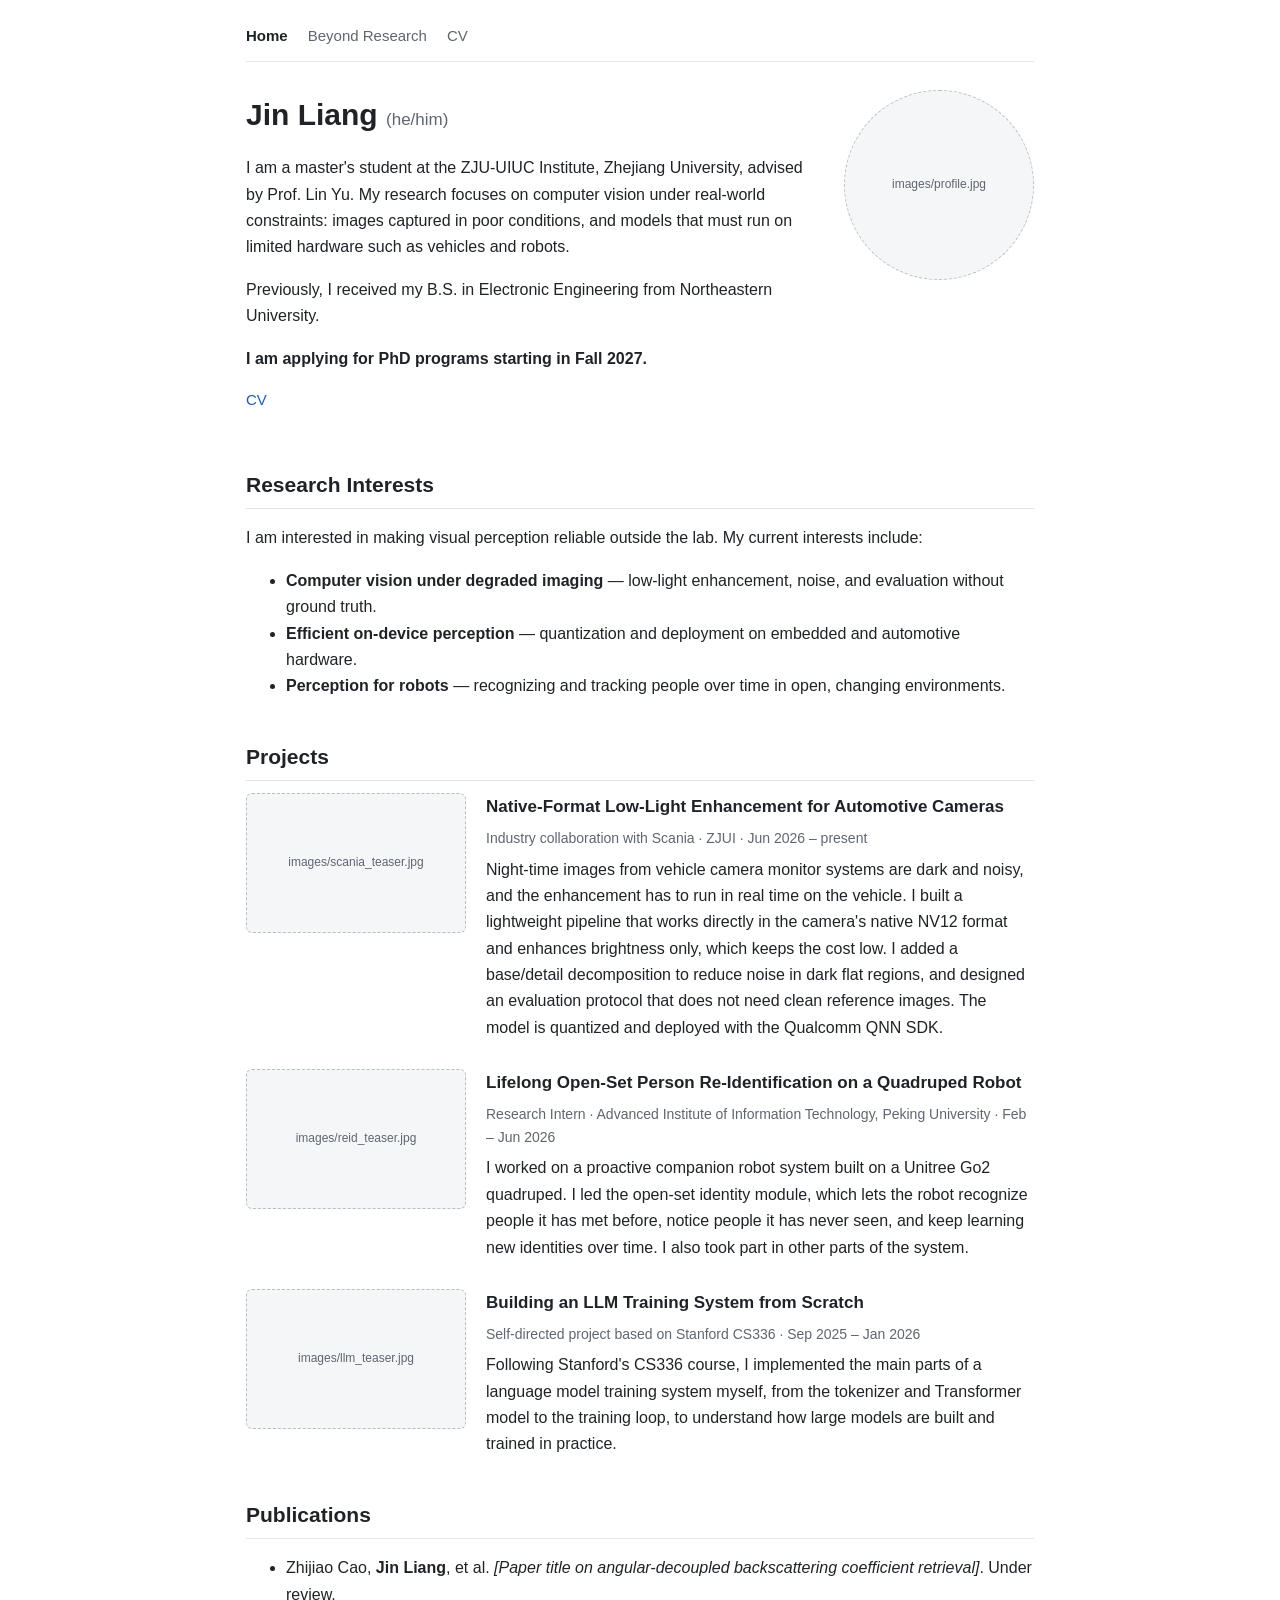
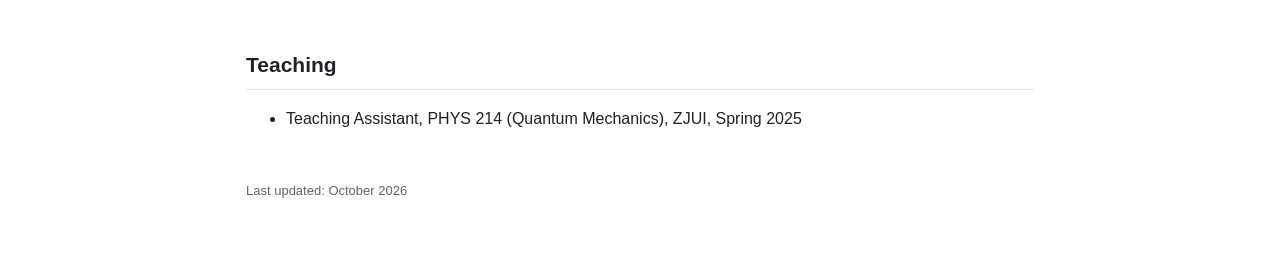
==== index.html @ d7884740 "Add files via upload" ====
<!DOCTYPE html>
<html lang="en">
<head>
<meta charset="utf-8">
<meta name="viewport" content="width=device-width, initial-scale=1">
<meta name="robots" content="noindex, nofollow">
<title>Jin Liang</title>
<meta name="description" content="Jin Liang — master's student in computer vision at the ZJU-UIUC Institute, Zhejiang University.">
<link rel="stylesheet" href="style.css">
</head>
<body>
<main class="page">

  <nav class="nav">
    <a href="index.html" class="active">Home</a>
    <a href="life.html">Beyond Research</a>
    <a href="files/Jin_Liang_CV.pdf">CV</a>
  </nav>

  <!-- ===== About ===== -->
  <section class="intro">
    <div class="intro-text">
      <h1>Jin Liang <span class="pronouns">(he/him)</span></h1>
      <p>
        I am a master's student at the ZJU-UIUC Institute, Zhejiang University,
        advised by Prof. Lin Yu. My research focuses on computer vision under real-world
        constraints: images captured in poor conditions, and models that must run on
        limited hardware such as vehicles and robots.
      </p>
      <p>
        Previously, I received my B.S. in Electronic Engineering from Northeastern University.
      </p>
      <p class="highlight">I am applying for PhD programs starting in Fall 2027.</p>
      <p class="links">
        <a href="files/Jin_Liang_CV.pdf">CV</a>
      </p>
    </div>
    <img class="avatar" src="images/profile.jpg" alt="Photo of Jin Liang">
  </section>

  <!-- ===== Research Interests ===== -->
  <section>
    <h2>Research Interests</h2>
    <p>
      I am interested in making visual perception reliable outside the lab. My current
      interests include:
    </p>
    <ul>
      <li><strong>Computer vision under degraded imaging</strong> — low-light enhancement, noise, and evaluation without ground truth.</li>
      <li><strong>Efficient on-device perception</strong> — quantization and deployment on embedded and automotive hardware.</li>
      <li><strong>Perception for robots</strong> — recognizing and tracking people over time in open, changing environments.</li>
    </ul>
  </section>

  <!-- ===== Projects ===== -->
  <section>
    <h2>Projects</h2>

    <div class="project">
      <img class="thumb" src="images/scania_teaser.jpg" alt="Low-light enhancement before and after">
      <div class="project-text">
        <h3>Native-Format Low-Light Enhancement for Automotive Cameras</h3>
        <p class="meta">Industry collaboration with Scania &middot; ZJUI &middot; Jun 2026 – present</p>
        <p>
          Night-time images from vehicle camera monitor systems are dark and noisy, and the
          enhancement has to run in real time on the vehicle. I built a lightweight
          pipeline that works directly in the camera's native NV12 format and enhances
          brightness only, which keeps the cost low. I added a base/detail decomposition to
          reduce noise in dark flat regions, and designed an evaluation protocol that does
          not need clean reference images. The model is quantized and deployed with the
          Qualcomm QNN SDK.
        </p>
      </div>
    </div>

    <div class="project">
      <img class="thumb" src="images/reid_teaser.jpg" alt="Robot recognizing people">
      <div class="project-text">
        <h3>Lifelong Open-Set Person Re-Identification on a Quadruped Robot</h3>
        <p class="meta">Research Intern &middot; Advanced Institute of Information Technology, Peking University &middot; Feb – Jun 2026</p>
        <p>
          I worked on a proactive companion robot system built on a Unitree Go2 quadruped.
          I led the open-set identity module, which lets the robot recognize people it has
          met before, notice people it has never seen, and keep learning new identities
          over time. I also took part in other parts of the system.
        </p>
      </div>
    </div>

    <div class="project">
      <img class="thumb" src="images/llm_teaser.jpg" alt="LLM training curves">
      <div class="project-text">
        <h3>Building an LLM Training System from Scratch</h3>
        <p class="meta">Self-directed project based on Stanford CS336 &middot; Sep 2025 – Jan 2026</p>
        <p>
          Following Stanford's CS336 course, I implemented the main parts of a language
          model training system myself, from the tokenizer and Transformer model to the
          training loop, to understand how large models are built and trained in practice.
        </p>
      </div>
    </div>
  </section>

  <!-- ===== Publications ===== -->
  <section>
    <h2>Publications</h2>
    <ul class="pubs">
      <li>
        Zhijiao Cao, <strong>Jin Liang</strong>, et al.
        <em>[Paper title on angular-decoupled backscattering coefficient retrieval]</em>.
        Under review.
      </li>
    </ul>
  </section>

  <!-- ===== Teaching ===== -->
  <section>
    <h2>Teaching</h2>
    <ul>
      <li>Teaching Assistant, PHYS 214 (Quantum Mechanics), ZJUI, Spring 2025</li>
    </ul>
  </section>

  <footer>
    <p>Last updated: October 2026</p>
  </footer>

</main>
<script src="placeholder.js"></script>
</body>
</html>
---- style.css ----
:root {
  --text: #1f2328;
  --muted: #5f6670;
  --accent: #1a5fb4;
  --line: #e3e5e8;
  --bg: #ffffff;
  --soft: #f5f6f8;
}

* { box-sizing: border-box; }

body {
  margin: 0;
  background: var(--bg);
  color: var(--text);
  font-family: -apple-system, BlinkMacSystemFont, "Segoe UI", Helvetica, Arial, sans-serif;
  font-size: 16px;
  line-height: 1.65;
}

.page {
  max-width: 820px;
  margin: 0 auto;
  padding: 24px 16px 48px;
}

a { color: var(--accent); text-decoration: none; }
a:hover { text-decoration: underline; }

.nav {
  display: flex;
  gap: 20px;
  padding-bottom: 12px;
  margin-bottom: 28px;
  border-bottom: 1px solid var(--line);
  font-size: 15px;
}
.nav a { color: var(--muted); }
.nav a.active { color: var(--text); font-weight: 600; }

h1 { font-size: 30px; margin: 0 0 12px; }
h2 {
  font-size: 21px;
  margin: 40px 0 12px;
  padding-bottom: 6px;
  border-bottom: 1px solid var(--line);
}
h3 { font-size: 17px; margin: 0 0 4px; }

.pronouns { font-size: 17px; font-weight: 400; color: var(--muted); }

.intro {
  display: flex;
  gap: 32px;
  align-items: flex-start;
}
.intro-text { flex: 1; }
.avatar {
  width: 190px;
  height: 190px;
  object-fit: cover;
  border-radius: 50%;
  flex-shrink: 0;
}
.highlight { font-weight: 600; }
.links { font-size: 15px; }

.project {
  display: flex;
  gap: 20px;
  margin-bottom: 28px;
}
.thumb {
  width: 220px;
  height: 140px;
  object-fit: cover;
  border-radius: 6px;
  flex-shrink: 0;
  background: var(--soft);
}
.project-text p { margin: 6px 0 0; }
.meta { color: var(--muted); font-size: 14px; }

.pubs li { margin-bottom: 8px; }

.gallery {
  display: grid;
  grid-template-columns: repeat(3, 1fr);
  gap: 12px;
}
.gallery figure { margin: 0; }
.gallery img {
  width: 100%;
  aspect-ratio: 4 / 3;
  object-fit: cover;
  border-radius: 6px;
  display: block;
  background: var(--soft);
}
.gallery figcaption { font-size: 13px; color: var(--muted); margin-top: 4px; }

.placeholder {
  display: flex;
  align-items: center;
  justify-content: center;
  text-align: center;
  background: var(--soft);
  border: 1px dashed #b8bec6;
  color: var(--muted);
  font-size: 12px;
  padding: 8px;
  word-break: break-all;
}

footer {
  margin-top: 48px;
  color: var(--muted);
  font-size: 13px;
}

@media (max-width: 640px) {
  .intro { flex-direction: column-reverse; align-items: center; }
  .avatar { width: 150px; height: 150px; }
  .project { flex-direction: column; }
  .thumb { width: 100%; height: auto; aspect-ratio: 16 / 9; }
  .gallery { grid-template-columns: repeat(2, 1fr); }
}
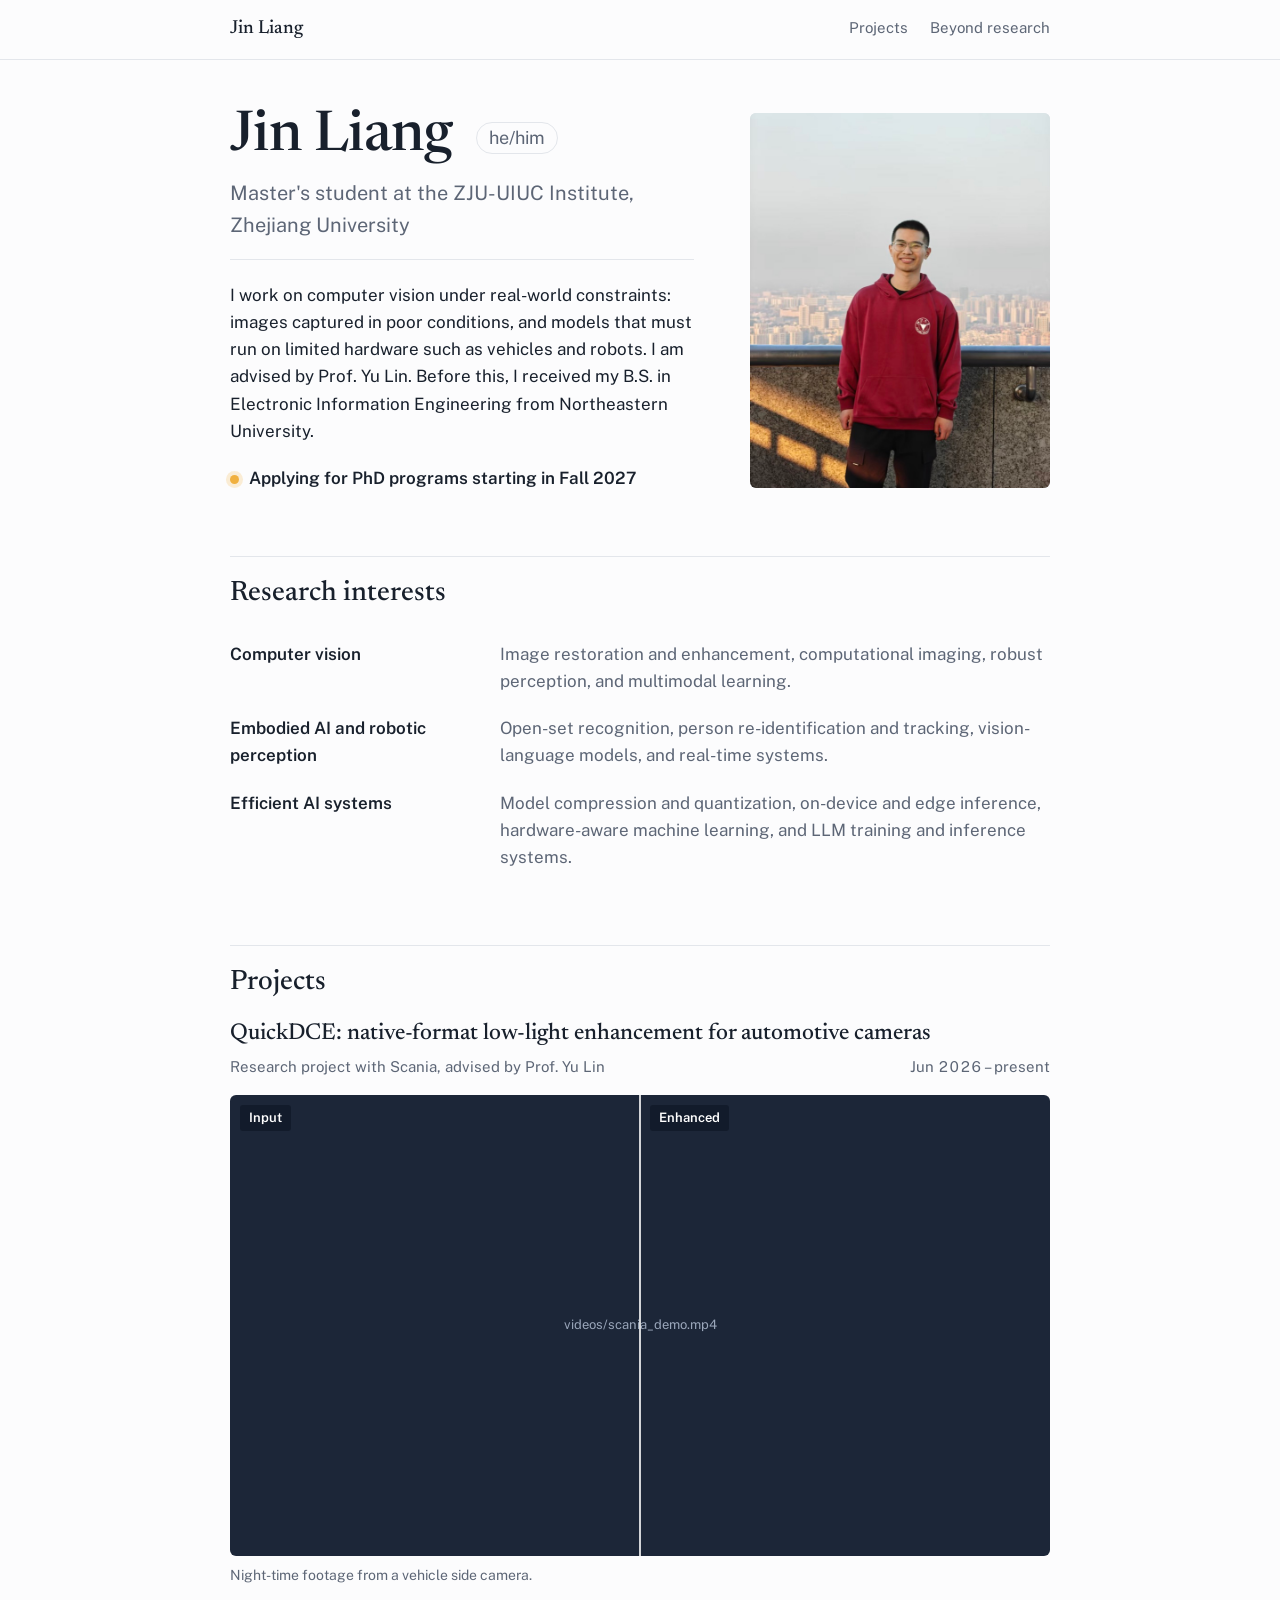
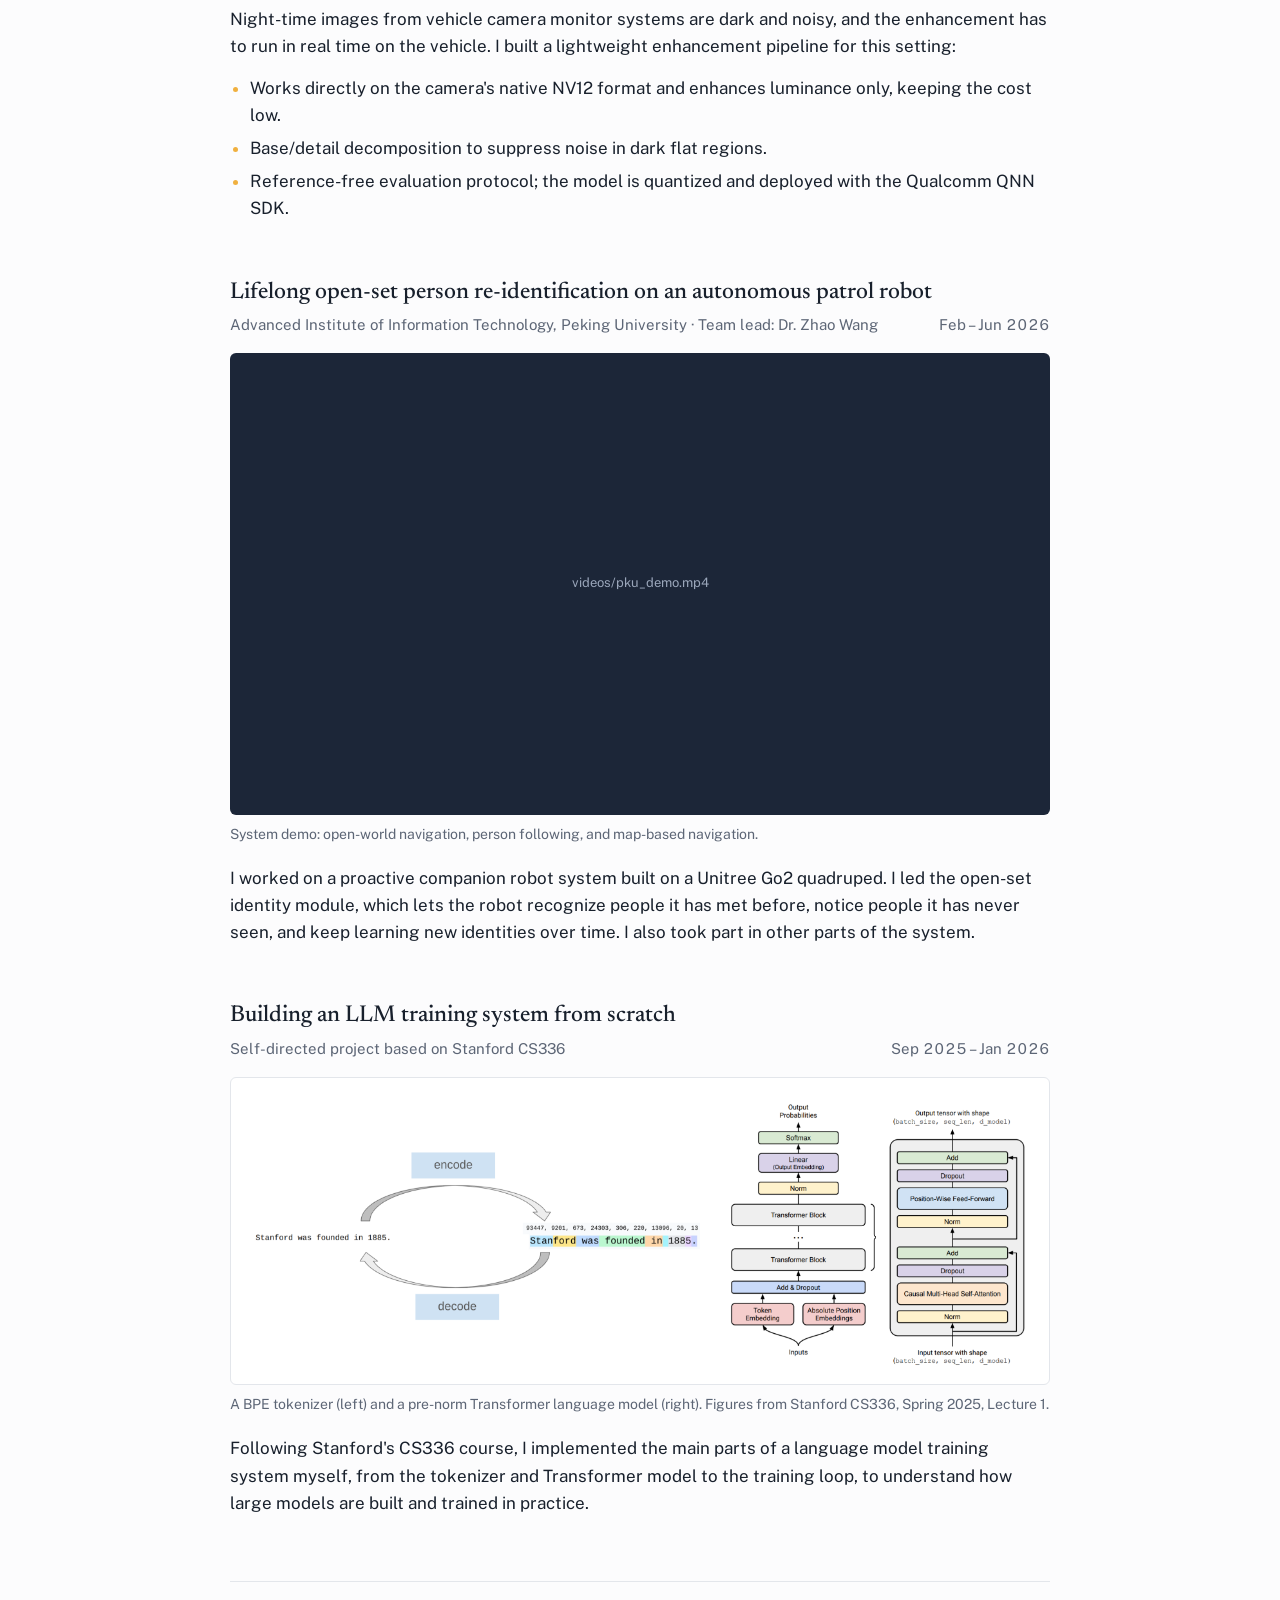
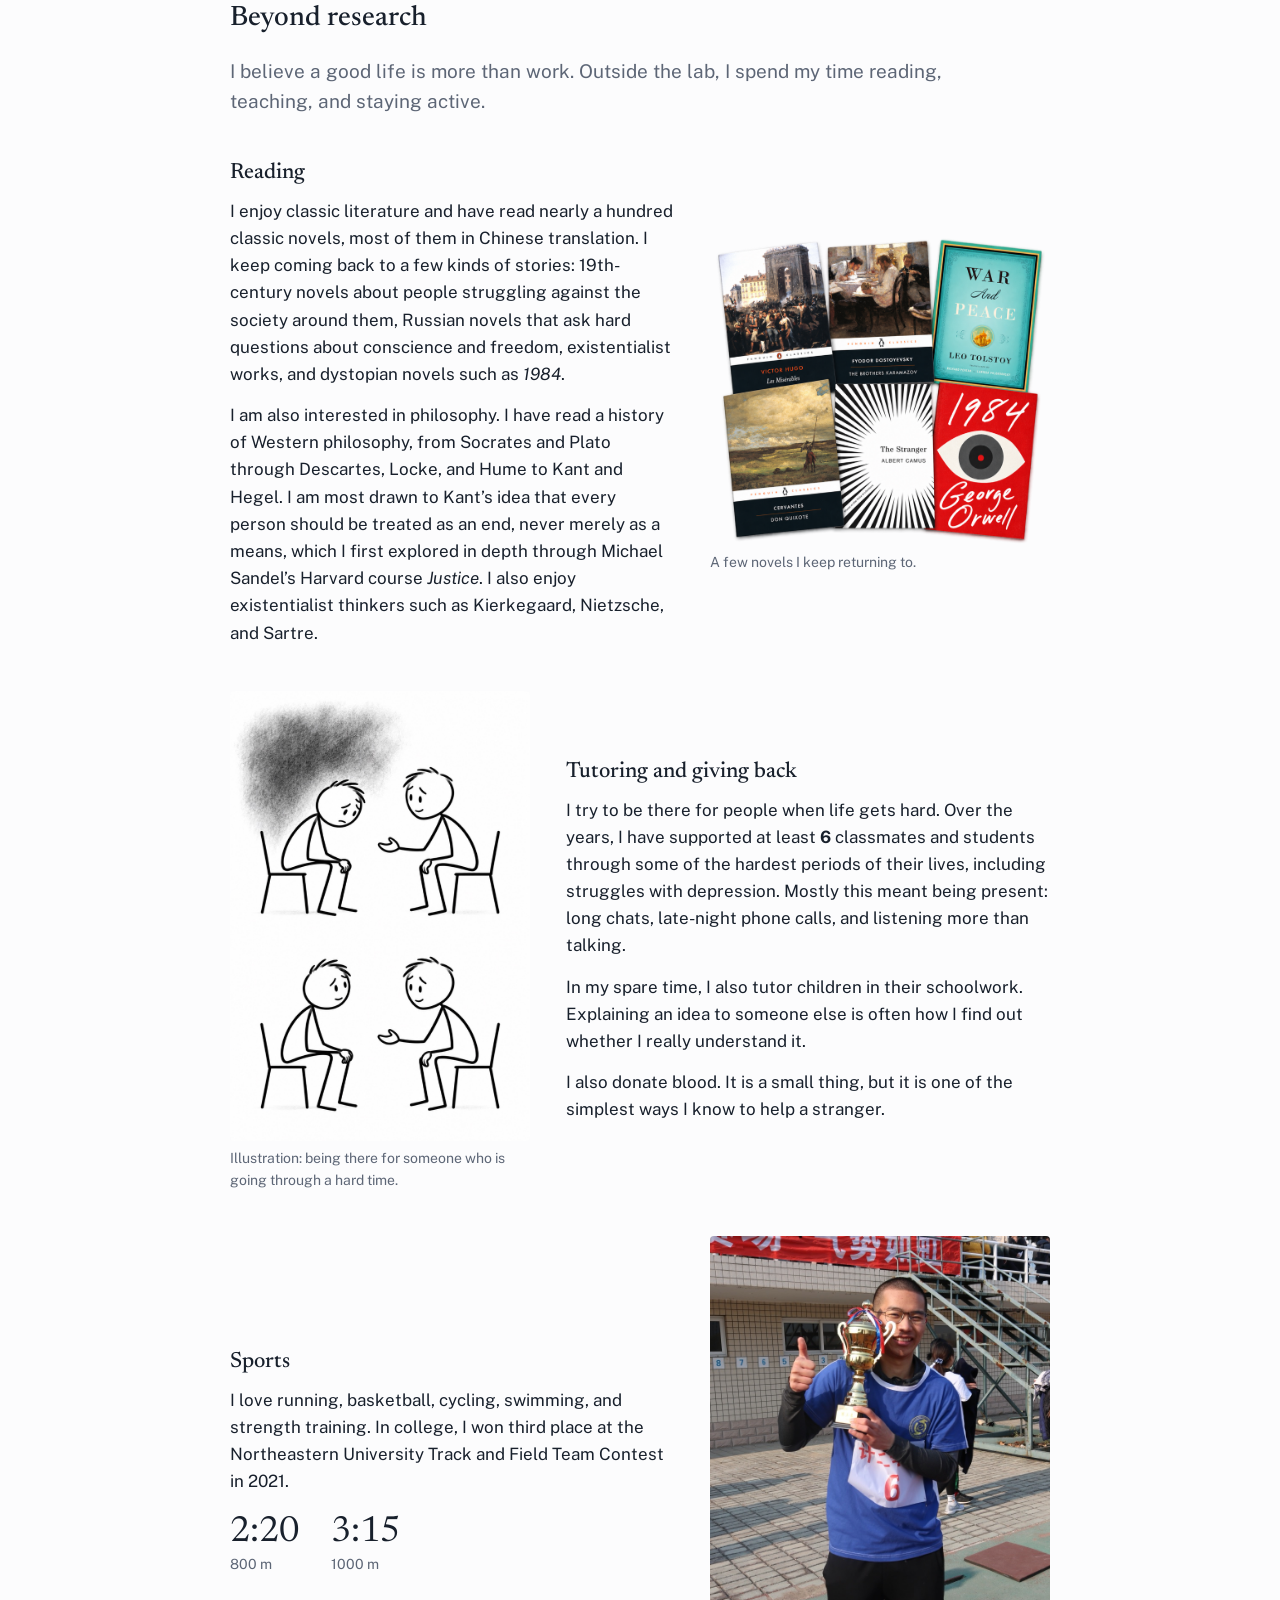
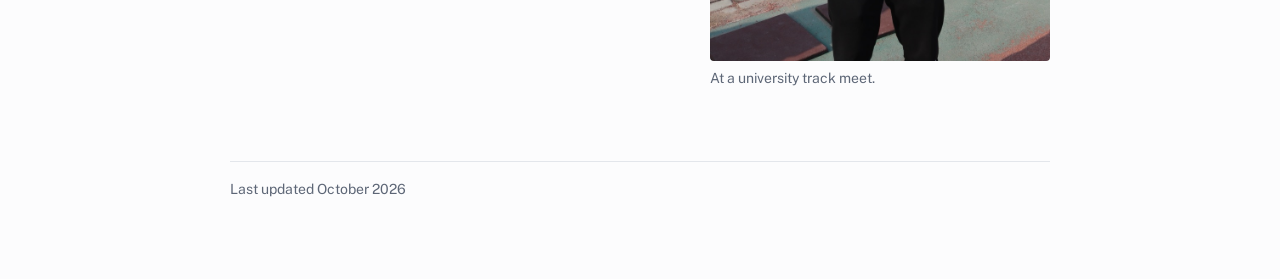
==== commit dff7efed: "Add files via upload" ====
--- a/index.html
+++ b/index.html
@@ -5,124 +5,216 @@
 <meta name="viewport" content="width=device-width, initial-scale=1">
 <meta name="robots" content="noindex, nofollow">
 <title>Jin Liang</title>
-<meta name="description" content="Jin Liang — master's student in computer vision at the ZJU-UIUC Institute, Zhejiang University.">
+<meta name="description" content="Jin Liang, master's student in computer vision at the ZJU-UIUC Institute, Zhejiang University.">
+<link rel="preconnect" href="https://fonts.googleapis.com">
+<link rel="preconnect" href="https://fonts.gstatic.com" crossorigin>
+<link href="https://fonts.googleapis.com/css2?family=Newsreader:opsz,wght@6..72,400;6..72,500;6..72,600&family=Public+Sans:ital,wght@0,400;0,600;1,400&display=swap" rel="stylesheet">
 <link rel="stylesheet" href="style.css">
 </head>
 <body>
-<main class="page">
-
-  <nav class="nav">
-    <a href="index.html" class="active">Home</a>
-    <a href="life.html">Beyond Research</a>
-    <a href="files/Jin_Liang_CV.pdf">CV</a>
-  </nav>
+
+<header class="topbar">
+  <div class="topbar-inner">
+    <a class="wordmark" href="#top">Jin Liang</a>
+    <nav class="nav" aria-label="Main">
+      <a href="#projects">Projects</a>
+      <a href="#beyond">Beyond research</a>
+    </nav>
+  </div>
+</header>
+
+<main class="page" id="top">
 
   <!-- ===== About ===== -->
   <section class="intro">
     <div class="intro-text">
-      <h1>Jin Liang <span class="pronouns">(he/him)</span></h1>
-      <p>
-        I am a master's student at the ZJU-UIUC Institute, Zhejiang University,
-        advised by Prof. Lin Yu. My research focuses on computer vision under real-world
-        constraints: images captured in poor conditions, and models that must run on
-        limited hardware such as vehicles and robots.
-      </p>
-      <p>
-        Previously, I received my B.S. in Electronic Engineering from Northeastern University.
-      </p>
-      <p class="highlight">I am applying for PhD programs starting in Fall 2027.</p>
-      <p class="links">
-        <a href="files/Jin_Liang_CV.pdf">CV</a>
-      </p>
-    </div>
-    <img class="avatar" src="images/profile.jpg" alt="Photo of Jin Liang">
+      <h1>Jin Liang <span class="pronouns">he/him</span></h1>
+      <p class="role">
+        Master's student at the ZJU-UIUC Institute, Zhejiang University
+      </p>
+      <p>
+        I work on computer vision under real-world constraints: images captured in poor
+        conditions, and models that must run on limited hardware such as vehicles and
+        robots. I am advised by Prof. Yu Lin. Before this, I received my B.S. in
+        Electronic Information Engineering from Northeastern University.
+      </p>
+      <p class="status"><span class="lamp" aria-hidden="true"></span>Applying for PhD programs starting in Fall 2027</p>
+    </div>
+    <img class="avatar" src="images/avatar_full.jpg" alt="Photo of Jin Liang">
   </section>
 
   <!-- ===== Research Interests ===== -->
   <section>
-    <h2>Research Interests</h2>
-    <p>
-      I am interested in making visual perception reliable outside the lab. My current
-      interests include:
+    <h2>Research interests</h2>
+    <dl class="interests">
+      <div>
+        <dt>Computer vision</dt>
+        <dd>Image restoration and enhancement, computational imaging, robust perception, and multimodal learning.</dd>
+      </div>
+      <div>
+        <dt>Embodied AI and robotic perception</dt>
+        <dd>Open-set recognition, person re-identification and tracking, vision-language models, and real-time systems.</dd>
+      </div>
+      <div>
+        <dt>Efficient AI systems</dt>
+        <dd>Model compression and quantization, on-device and edge inference, hardware-aware machine learning, and LLM training and inference systems.</dd>
+      </div>
+    </dl>
+  </section>
+
+  <!-- ===== Projects ===== -->
+  <section id="projects">
+    <h2>Projects</h2>
+
+    <article class="project">
+      <h3>QuickDCE: native-format low-light enhancement for automotive cameras</h3>
+      <p class="meta"><span>Research project with Scania, advised by Prof. Yu Lin</span><span class="date">Jun 2026 – present</span></p>
+
+      <figure class="demo">
+        <div class="demo-frame split">
+          <video src="videos/scania_demo.mp4" poster="images/scania_demo.jpg"
+                 autoplay muted loop playsinline preload="metadata"
+                 aria-label="Side-by-side video: original night footage on the left, enhanced on the right"></video>
+          <span class="demo-label left">Input</span>
+          <span class="demo-label right">Enhanced</span>
+        </div>
+        <figcaption>Night-time footage from a vehicle side camera.</figcaption>
+      </figure>
+
+      <p>
+        Night-time images from vehicle camera monitor systems are dark and noisy, and the
+        enhancement has to run in real time on the vehicle. I built a lightweight
+        enhancement pipeline for this setting:
+      </p>
+      <ul>
+        <li>Works directly on the camera's native NV12 format and enhances luminance only, keeping the cost low.</li>
+        <li>Base/detail decomposition to suppress noise in dark flat regions.</li>
+        <li>Reference-free evaluation protocol; the model is quantized and deployed with the Qualcomm QNN SDK.</li>
+      </ul>
+    </article>
+
+    <article class="project">
+      <h3>Lifelong open-set person re-identification on an autonomous patrol robot</h3>
+      <p class="meta"><span>Advanced Institute of Information Technology, Peking University · Team lead: Dr. Zhao Wang</span><span class="date">Feb – Jun 2026</span></p>
+
+      <figure class="demo">
+        <div class="demo-frame">
+          <video src="videos/pku_demo.mp4" poster="images/pku_demo.jpg"
+                 autoplay muted loop playsinline preload="metadata"
+                 aria-label="System demo of the companion robot"></video>
+        </div>
+        <figcaption>System demo: open-world navigation, person following, and map-based navigation.</figcaption>
+      </figure>
+
+      <p>
+        I worked on a proactive companion robot system built on a Unitree Go2 quadruped.
+        I led the open-set identity module, which lets the robot recognize people it has
+        met before, notice people it has never seen, and keep learning new identities
+        over time. I also took part in other parts of the system.
+      </p>
+    </article>
+
+    <article class="project">
+      <h3>Building an LLM training system from scratch</h3>
+      <p class="meta"><span>Self-directed project based on Stanford CS336</span><span class="date">Sep 2025 – Jan 2026</span></p>
+
+      <figure class="demo">
+        <div class="figure-pair">
+          <img src="images/cs336_tokenizer.png" alt="Byte-pair tokenizer: a sentence is encoded into token IDs and decoded back to text">
+          <img src="images/cs336_transformer.png" alt="Transformer language model architecture and the structure of one pre-norm block">
+        </div>
+        <figcaption>A BPE tokenizer (left) and a pre-norm Transformer language model (right). Figures from Stanford CS336, Spring 2025, Lecture 1.</figcaption>
+      </figure>
+
+      <p>
+        Following Stanford's CS336 course, I implemented the main parts of a language
+        model training system myself, from the tokenizer and Transformer model to the
+        training loop, to understand how large models are built and trained in practice.
+      </p>
+    </article>
+  </section>
+
+  <!-- ===== Beyond research ===== -->
+  <section id="beyond" class="beyond">
+    <h2>Beyond research</h2>
+    <p class="page-lede">
+      I believe a good life is more than work. Outside the lab, I spend my time reading,
+      teaching, and staying active.
     </p>
-    <ul>
-      <li><strong>Computer vision under degraded imaging</strong> — low-light enhancement, noise, and evaluation without ground truth.</li>
-      <li><strong>Efficient on-device perception</strong> — quantization and deployment on embedded and automotive hardware.</li>
-      <li><strong>Perception for robots</strong> — recognizing and tracking people over time in open, changing environments.</li>
-    </ul>
-  </section>
-
-  <!-- ===== Projects ===== -->
-  <section>
-    <h2>Projects</h2>
-
-    <div class="project">
-      <img class="thumb" src="images/scania_teaser.jpg" alt="Low-light enhancement before and after">
-      <div class="project-text">
-        <h3>Native-Format Low-Light Enhancement for Automotive Cameras</h3>
-        <p class="meta">Industry collaboration with Scania &middot; ZJUI &middot; Jun 2026 – present</p>
-        <p>
-          Night-time images from vehicle camera monitor systems are dark and noisy, and the
-          enhancement has to run in real time on the vehicle. I built a lightweight
-          pipeline that works directly in the camera's native NV12 format and enhances
-          brightness only, which keeps the cost low. I added a base/detail decomposition to
-          reduce noise in dark flat regions, and designed an evaluation protocol that does
-          not need clean reference images. The model is quantized and deployed with the
-          Qualcomm QNN SDK.
-        </p>
-      </div>
-    </div>
-
-    <div class="project">
-      <img class="thumb" src="images/reid_teaser.jpg" alt="Robot recognizing people">
-      <div class="project-text">
-        <h3>Lifelong Open-Set Person Re-Identification on a Quadruped Robot</h3>
-        <p class="meta">Research Intern &middot; Advanced Institute of Information Technology, Peking University &middot; Feb – Jun 2026</p>
-        <p>
-          I worked on a proactive companion robot system built on a Unitree Go2 quadruped.
-          I led the open-set identity module, which lets the robot recognize people it has
-          met before, notice people it has never seen, and keep learning new identities
-          over time. I also took part in other parts of the system.
-        </p>
-      </div>
-    </div>
-
-    <div class="project">
-      <img class="thumb" src="images/llm_teaser.jpg" alt="LLM training curves">
-      <div class="project-text">
-        <h3>Building an LLM Training System from Scratch</h3>
-        <p class="meta">Self-directed project based on Stanford CS336 &middot; Sep 2025 – Jan 2026</p>
-        <p>
-          Following Stanford's CS336 course, I implemented the main parts of a language
-          model training system myself, from the tokenizer and Transformer model to the
-          training loop, to understand how large models are built and trained in practice.
-        </p>
-      </div>
-    </div>
-  </section>
-
-  <!-- ===== Publications ===== -->
-  <section>
-    <h2>Publications</h2>
-    <ul class="pubs">
-      <li>
-        Zhijiao Cao, <strong>Jin Liang</strong>, et al.
-        <em>[Paper title on angular-decoupled backscattering coefficient retrieval]</em>.
-        Under review.
-      </li>
-    </ul>
-  </section>
-
-  <!-- ===== Teaching ===== -->
-  <section>
-    <h2>Teaching</h2>
-    <ul>
-      <li>Teaching Assistant, PHYS 214 (Quantum Mechanics), ZJUI, Spring 2025</li>
-    </ul>
+
+    <!-- Reading: text left, bookshelf right -->
+    <div class="story">
+      <div class="story-text">
+        <h3>Reading</h3>
+        <p>
+          I enjoy classic literature and have read nearly a hundred classic novels, most
+          of them in Chinese translation. I keep coming back to a few kinds of stories:
+          19th-century novels about people struggling against the society around them,
+          Russian novels that ask hard questions about conscience and freedom,
+          existentialist works, and dystopian novels such as <cite>1984</cite>.
+        </p>
+        <p>
+          I am also interested in philosophy. I have read a history of Western philosophy,
+          from Socrates and Plato through Descartes, Locke, and Hume to Kant and Hegel.
+          I am most drawn to Kant’s idea that every person should be treated as an end,
+          never merely as a means, which I first explored in depth through Michael
+          Sandel’s Harvard course <em>Justice</em>. I also enjoy existentialist thinkers
+          such as Kierkegaard, Nietzsche, and Sartre.
+        </p>
+      </div>
+      <figure class="story-photo books">
+        <img src="images/life/books.png" alt="Covers of Les Misérables, The Brothers Karamazov, War and Peace, Don Quixote, The Stranger and 1984">
+        <figcaption>A few novels I keep returning to.</figcaption>
+      </figure>
+    </div>
+
+    <!-- Tutoring: illustration left, text right -->
+    <div class="story flip">
+      <div class="story-text">
+        <h3>Tutoring and giving back</h3>
+        <p>
+          I try to be there for people when life gets hard. Over the years, I have
+          supported at least <strong>6</strong> classmates and students through some of the hardest
+          periods of their lives, including struggles with depression. Mostly this meant
+          being present: long chats, late-night phone calls, and listening more than talking.
+        </p>
+        <p>
+          In my spare time, I also tutor children in their schoolwork. Explaining an idea to
+          someone else is often how I find out whether I really understand it.
+        </p>
+        <p>
+          I also donate blood. It is a small thing, but it is one of the simplest ways I
+          know to help a stranger.
+        </p>
+      </div>
+      <figure class="story-photo illustration">
+        <img src="images/life/support.jpg" alt="Two-panel line drawing: one person sits slumped under a dark cloud while a friend talks with him; in the second panel the cloud is gone and both are smiling">
+        <figcaption>Illustration: being there for someone who is going through a hard time.</figcaption>
+      </figure>
+    </div>
+
+    <!-- Sports: text left, photo right -->
+    <div class="story">
+      <div class="story-text">
+        <h3>Sports</h3>
+        <p>
+          I love running, basketball, cycling, swimming, and strength training. In
+          college, I won third place at the Northeastern University Track and Field Team Contest in 2021.
+        </p>
+        <dl class="times">
+          <div><dt>800 m</dt><dd>2:20</dd></div>
+          <div><dt>1000 m</dt><dd>3:15</dd></div>
+        </dl>
+      </div>
+      <figure class="story-photo">
+        <img src="images/life/sports.jpg" alt="Jin Liang holding a trophy at a university track meet">
+        <figcaption>At a university track meet.</figcaption>
+      </figure>
+    </div>
   </section>
 
   <footer>
-    <p>Last updated: October 2026</p>
+    <p>Last updated October 2026</p>
   </footer>
 
 </main>
--- a/style.css
+++ b/style.css
@@ -1,127 +1,410 @@
+/* Palette: cool paper, night-ink, and one sodium-streetlight amber,
+   taken from the low-light driving footage the page leads with. */
 :root {
-  --text: #1f2328;
-  --muted: #5f6670;
-  --accent: #1a5fb4;
-  --line: #e3e5e8;
-  --bg: #ffffff;
-  --soft: #f5f6f8;
+  --paper: #fcfcfd;
+  --ink: #18202c;
+  --muted: #5d6676;
+  --rule: #e3e6eb;
+  --night: #0e1726;
+  --lamp: #f0b03f;
+  --link: #24479f;
+  --serif: "Newsreader", Georgia, "Times New Roman", serif;
+  --sans: "Public Sans", -apple-system, "Segoe UI", Helvetica, Arial, sans-serif;
 }
 
 * { box-sizing: border-box; }
+
+html { -webkit-text-size-adjust: 100%; }
 
 body {
   margin: 0;
-  background: var(--bg);
-  color: var(--text);
-  font-family: -apple-system, BlinkMacSystemFont, "Segoe UI", Helvetica, Arial, sans-serif;
-  font-size: 16px;
-  line-height: 1.65;
-}
-
+  background: var(--paper);
+  color: var(--ink);
+  font-family: var(--sans);
+  font-size: 17px;
+  line-height: 1.6;
+}
+
+a { color: var(--link); text-decoration: underline; text-decoration-thickness: 1px; text-underline-offset: 3px; }
+a:hover { text-decoration-color: var(--lamp); text-decoration-thickness: 2px; }
+a:focus-visible, video:focus-visible { outline: 2px solid var(--link); outline-offset: 3px; border-radius: 2px; }
+
+/* ---------- Top bar ---------- */
+.topbar { border-bottom: 1px solid var(--rule); }
+.topbar-inner {
+  max-width: 860px;
+  margin: 0 auto;
+  padding: 14px 20px;
+  display: flex;
+  align-items: baseline;
+  justify-content: space-between;
+  gap: 16px;
+}
+.wordmark {
+  font-family: var(--serif);
+  font-size: 19px;
+  font-weight: 500;
+  color: var(--ink);
+  text-decoration: none;
+}
+.nav { display: flex; gap: 22px; font-size: 15px; }
+.nav a { color: var(--muted); text-decoration: none; padding-bottom: 3px; border-bottom: 2px solid transparent; }
+.nav a:hover { color: var(--ink); }
+.nav a[aria-current="page"] { color: var(--ink); border-bottom-color: var(--lamp); }
+
+/* ---------- Page ---------- */
 .page {
-  max-width: 820px;
+  max-width: 860px;
   margin: 0 auto;
-  padding: 24px 16px 48px;
-}
-
-a { color: var(--accent); text-decoration: none; }
-a:hover { text-decoration: underline; }
-
-.nav {
-  display: flex;
+  padding: 48px 20px 64px;
+}
+
+h1, h2, h3 { font-family: var(--serif); font-weight: 500; color: var(--ink); }
+
+h1 {
+  font-size: 46px;
+  line-height: 1.05;
+  letter-spacing: -0.01em;
+  margin: 0 0 6px;
+}
+
+h2 {
+  font-size: 28px;
+  line-height: 1.2;
+  margin: 64px 0 20px;
+  padding-top: 20px;
+  border-top: 1px solid var(--rule);
+}
+
+h3 {
+  font-size: 23px;
+  line-height: 1.25;
+  margin: 0 0 6px;
+}
+
+p { margin: 0 0 14px; }
+
+/* ---------- Intro ---------- */
+.intro {
+  display: grid;
+  grid-template-columns: 1fr 300px;
+  gap: 56px;
+  align-items: center;
+}
+.intro h1 { font-size: 56px; margin-bottom: 10px; }
+.intro-text > p:not(.role):not(.status) { max-width: 52ch; }
+.role {
+  font-size: 20px;
+  color: var(--muted);
+  margin-bottom: 22px;
+  padding-bottom: 18px;
+  border-bottom: 1px solid var(--rule);
+}
+.pronouns {
+  display: inline-block;
+  margin-left: 12px;
+  padding: 1px 12px;
+  border: 1px solid var(--rule);
+  border-radius: 999px;
+  font-family: var(--sans);
+  font-size: 18px;
+  font-weight: 400;
+  line-height: 1.6;
+  letter-spacing: 0;
+  color: var(--muted);
+  white-space: nowrap;
+  vertical-align: middle;
+}
+.status {
+  display: inline-flex;
+  align-items: flex-start;
+  gap: 10px;
+  margin: 6px 0 0;
+  font-weight: 600;
+}
+.lamp {
+  width: 9px;
+  height: 9px;
+  border-radius: 50%;
+  background: var(--lamp);
+  box-shadow: 0 0 0 4px rgba(240, 176, 63, 0.22);
+  flex-shrink: 0;
+  margin-top: 0.6em;
+}
+.avatar {
+  width: 300px;
+  aspect-ratio: 4 / 5;
+  object-fit: cover;
+  object-position: center 35%;
+  display: block;
+  border-radius: 6px;
+  background: var(--rule);
+}
+
+/* ---------- Interests ---------- */
+.interests { margin: 0; }
+.interests > div {
+  display: grid;
+  grid-template-columns: 250px 1fr;
   gap: 20px;
-  padding-bottom: 12px;
-  margin-bottom: 28px;
-  border-bottom: 1px solid var(--line);
+  padding: 10px 0;
+}
+.interests dt { font-weight: 600; }
+.interests dd { margin: 0; color: var(--muted); }
+
+/* ---------- Projects ---------- */
+.project { margin-bottom: 56px; }
+.project:last-child { margin-bottom: 0; }
+
+.meta {
+  display: flex;
+  flex-wrap: wrap;
+  justify-content: space-between;
+  gap: 2px 16px;
+  color: var(--muted);
   font-size: 15px;
-}
-.nav a { color: var(--muted); }
-.nav a.active { color: var(--text); font-weight: 600; }
-
-h1 { font-size: 30px; margin: 0 0 12px; }
-h2 {
-  font-size: 21px;
-  margin: 40px 0 12px;
-  padding-bottom: 6px;
-  border-bottom: 1px solid var(--line);
-}
-h3 { font-size: 17px; margin: 0 0 4px; }
-
-.pronouns { font-size: 17px; font-weight: 400; color: var(--muted); }
-
-.intro {
+  margin-bottom: 16px;
+}
+.meta .date { white-space: nowrap; font-variant-numeric: tabular-nums; }
+
+.demo { margin: 0 0 20px; }
+.demo-frame {
+  position: relative;
+  background: var(--night);
+  border-radius: 6px;
+  overflow: hidden;
+}
+.demo-frame video,
+.demo-frame img {
+  display: block;
+  width: 100%;
+  height: auto;
+}
+.demo-frame.split::after {
+  content: "";
+  position: absolute;
+  top: 0;
+  bottom: 0;
+  left: 50%;
+  width: 2px;
+  margin-left: -1px;
+  background: rgba(255, 255, 255, 0.8);
+  pointer-events: none;
+}
+.demo-label {
+  position: absolute;
+  top: 10px;
+  padding: 3px 9px;
+  border-radius: 3px;
+  background: rgba(14, 23, 38, 0.72);
+  color: #fff;
+  font-size: 13px;
+  font-weight: 600;
+  pointer-events: none;
+}
+.demo-label.left { left: 10px; }
+.demo-label.right { left: calc(50% + 10px); }
+.demo figcaption { font-size: 14px; color: var(--muted); margin-top: 8px; }
+
+.project ul { margin: 0; padding-left: 20px; }
+.project li { margin-bottom: 6px; }
+.project li::marker { color: var(--lamp); }
+
+/* ---------- Publications ---------- */
+.pubs { list-style: none; margin: 0; padding: 0; }
+.pubs li { display: flex; flex-direction: column; gap: 2px; }
+.pub-title { font-family: var(--serif); font-size: 19px; line-height: 1.35; }
+.pub-authors { color: var(--muted); }
+.pub-venue { font-style: italic; color: var(--muted); font-size: 15px; }
+
+ul.plain { margin: 0; padding-left: 20px; }
+
+/* ---------- Beyond research ---------- */
+html { scroll-behavior: smooth; }
+section[id] { scroll-margin-top: 24px; }
+
+.page-lede { font-size: 19px; color: var(--muted); max-width: 60ch; margin-bottom: 8px; }
+
+/* Each hobby is a text-and-photo row; rows alternate sides */
+.story {
+  display: grid;
+  grid-template-columns: 1fr 340px;
+  gap: 36px;
+  align-items: center;
+  margin-top: 44px;
+}
+.story.flip { grid-template-columns: 300px 1fr; }
+.story.flip.wide-figure { grid-template-columns: 380px 1fr; }
+.story.flip .story-photo { order: -1; }
+.story > * { min-width: 0; }
+.story-text h3 { font-size: 22px; margin-bottom: 10px; }
+.story-text p:last-child { margin-bottom: 0; }
+.story-text cite { font-style: italic; }
+
+.story-photo { margin: 0; }
+.story-photo img {
+  display: block;
+  width: 100%;
+  aspect-ratio: 4 / 5;
+  object-fit: cover;
+  border-radius: 4px;
+  background: var(--rule);
+}
+.story-photo figcaption { font-size: 14px; color: var(--muted); margin-top: 6px; }
+/* Book-cover collage: show it whole, on the page background (the PNG is transparent) */
+.story-photo.books img { aspect-ratio: auto; object-fit: contain; background: none; border-radius: 0; }
+/* Drawn illustration: show it whole, no photo crop */
+.story-photo.illustration img { aspect-ratio: auto; object-fit: contain; background: none; }
+
+/* Two course figures side by side on a white card */
+.figure-pair {
+  display: grid;
+  grid-template-columns: 1.45fr 1fr;
+  gap: 20px;
+  align-items: center;
+  padding: 18px;
+  background: #fff;
+  border: 1px solid var(--rule);
+  border-radius: 6px;
+}
+.figure-pair img { display: block; width: 100%; height: auto; }
+
+/* The bookshelf: favorite novels drawn as standing spines (pure CSS, no cover art) */
+.bookshelf-wrap { margin: 0; }
+.bookshelf {
+  list-style: none;
+  margin: 0;
+  padding: 0 10px;
+  height: 330px;
+  display: flex;
+  align-items: flex-end;
+  justify-content: center;
+  gap: 6px;
+}
+.spine {
+  position: relative;
+  display: flex;
+  flex-direction: column;
+  align-items: center;
+  justify-content: space-between;
+  padding: 16px 0 12px;
+  border-radius: 3px 3px 1px 1px;
+  color: #f7f3ea;
+  box-shadow: inset -6px 0 0 rgba(0, 0, 0, 0.14), inset 2px 0 0 rgba(255, 255, 255, 0.12);
+}
+/* two thin bands near the top of each spine, like cloth bindings */
+.spine::before {
+  content: "";
+  position: absolute;
+  left: 0;
+  right: 0;
+  top: 8px;
+  height: 5px;
+  border-top: 1px solid currentColor;
+  border-bottom: 1px solid currentColor;
+  opacity: 0.45;
+}
+.spine cite {
+  writing-mode: vertical-rl;
+  transform: rotate(180deg);
+  font-family: var(--serif);
+  font-style: normal;
+  font-weight: 500;
+  font-size: 17px;
+  letter-spacing: 0.02em;
+  white-space: nowrap;
+  margin-top: 10px;
+}
+.spine span {
+  writing-mode: vertical-rl;
+  transform: rotate(180deg);
+  font-size: 11px;
+  letter-spacing: 0.08em;
+  opacity: 0.8;
+}
+.s1 { width: 52px; height: 300px; background: #1f2f4f; }
+.s2 { width: 60px; height: 322px; background: #7a2f35; }
+.s3 { width: 64px; height: 310px; background: #3b4a3a; }
+.s4 { width: 50px; height: 282px; background: #d8cdb6; color: #2a2620; }
+.s6 { width: 44px; height: 262px; background: #4a5568; }
+.s5 { width: 42px; height: 246px; background: var(--lamp); color: #1d1608; transform: rotate(-6deg); transform-origin: bottom left; margin-left: 10px; }
+.plank {
+  height: 10px;
+  margin: 0 -2px;
+  background: #c9ced6;
+  border-radius: 2px;
+  box-shadow: 0 6px 12px -8px rgba(24, 32, 44, 0.5);
+}
+.bookshelf-wrap figcaption { font-size: 14px; color: var(--muted); margin-top: 10px; }
+
+.times {
   display: flex;
   gap: 32px;
-  align-items: flex-start;
-}
-.intro-text { flex: 1; }
-.avatar {
-  width: 190px;
-  height: 190px;
-  object-fit: cover;
-  border-radius: 50%;
-  flex-shrink: 0;
-}
-.highlight { font-weight: 600; }
-.links { font-size: 15px; }
-
-.project {
-  display: flex;
-  gap: 20px;
-  margin-bottom: 28px;
-}
-.thumb {
-  width: 220px;
-  height: 140px;
-  object-fit: cover;
-  border-radius: 6px;
-  flex-shrink: 0;
-  background: var(--soft);
-}
-.project-text p { margin: 6px 0 0; }
-.meta { color: var(--muted); font-size: 14px; }
-
-.pubs li { margin-bottom: 8px; }
-
-.gallery {
-  display: grid;
-  grid-template-columns: repeat(3, 1fr);
-  gap: 12px;
-}
-.gallery figure { margin: 0; }
-.gallery img {
-  width: 100%;
-  aspect-ratio: 4 / 3;
-  object-fit: cover;
-  border-radius: 6px;
-  display: block;
-  background: var(--soft);
-}
-.gallery figcaption { font-size: 13px; color: var(--muted); margin-top: 4px; }
-
+  margin: 18px 0 0;
+}
+.times div { display: flex; flex-direction: column-reverse; }
+.times dt { font-size: 14px; color: var(--muted); }
+.times dd {
+  margin: 0;
+  font-family: var(--serif);
+  font-size: 36px;
+  line-height: 1.1;
+  font-variant-numeric: tabular-nums;
+}
+
+/* ---------- Footer ---------- */
+footer {
+  margin-top: 72px;
+  padding-top: 16px;
+  border-top: 1px solid var(--rule);
+  color: var(--muted);
+  font-size: 14px;
+}
+
+/* ---------- Placeholders for missing media ---------- */
 .placeholder {
   display: flex;
   align-items: center;
   justify-content: center;
   text-align: center;
-  background: var(--soft);
-  border: 1px dashed #b8bec6;
-  color: var(--muted);
-  font-size: 12px;
-  padding: 8px;
-  word-break: break-all;
-}
-
-footer {
-  margin-top: 48px;
+  min-height: 140px;
+  padding: 12px;
+  background: #eef0f3;
+  border: 1px dashed #b5bcc7;
   color: var(--muted);
   font-size: 13px;
-}
-
-@media (max-width: 640px) {
-  .intro { flex-direction: column-reverse; align-items: center; }
-  .avatar { width: 150px; height: 150px; }
-  .project { flex-direction: column; }
-  .thumb { width: 100%; height: auto; aspect-ratio: 16 / 9; }
-  .gallery { grid-template-columns: repeat(2, 1fr); }
-}
+  word-break: break-all;
+}
+.demo-frame .placeholder { aspect-ratio: 16 / 9; border: 0; background: #1c2638; color: #9aa6ba; }
+.avatar.placeholder { width: 300px; aspect-ratio: 4 / 5; border-radius: 6px; }
+.story-photo .placeholder { aspect-ratio: 4 / 5; border-radius: 4px; }
+
+/* ---------- Small screens ---------- */
+@media (max-width: 680px) {
+  body { font-size: 16px; }
+  .page { padding-top: 32px; }
+  h1 { font-size: 38px; }
+  h2 { font-size: 25px; margin-top: 48px; }
+  h3 { font-size: 21px; }
+  .intro { grid-template-columns: 1fr; gap: 24px; }
+  .intro h1 { font-size: 42px; }
+  .avatar, .avatar.placeholder { width: 100%; max-width: 320px; order: -1; }
+  .interests > div { grid-template-columns: 1fr; gap: 2px; }
+  .story, .story.flip, .story.flip.wide-figure { grid-template-columns: 1fr; gap: 16px; margin-top: 36px; }
+  .story.flip .story-photo { order: 0; }
+  .story-photo img, .story-photo .placeholder { aspect-ratio: 4 / 3; }
+  .story-photo.books img, .story-photo.illustration img { aspect-ratio: auto; }
+  .story-photo.illustration { max-width: 100%; }
+  .figure-pair { grid-template-columns: 1fr; }
+  .bookshelf { height: 290px; }
+  .s1 { height: 270px; } .s2 { height: 292px; } .s3 { height: 280px; } .s4 { height: 254px; } .s6 { height: 236px; } .s5 { height: 222px; }
+  .spine cite { font-size: 14px; }
+  .bookshelf { gap: 4px; padding: 0 4px; }
+  .s1 { width: 44px; } .s2 { width: 50px; } .s3 { width: 52px; } .s4 { width: 42px; } .s6 { width: 38px; } .s5 { width: 36px; margin-left: 8px; }
+  .nav { gap: 14px; font-size: 14px; }
+  .topbar-inner { flex-wrap: wrap; }
+}
+
+@media (prefers-reduced-motion: reduce) {
+  html { scroll-behavior: auto; }
+}
